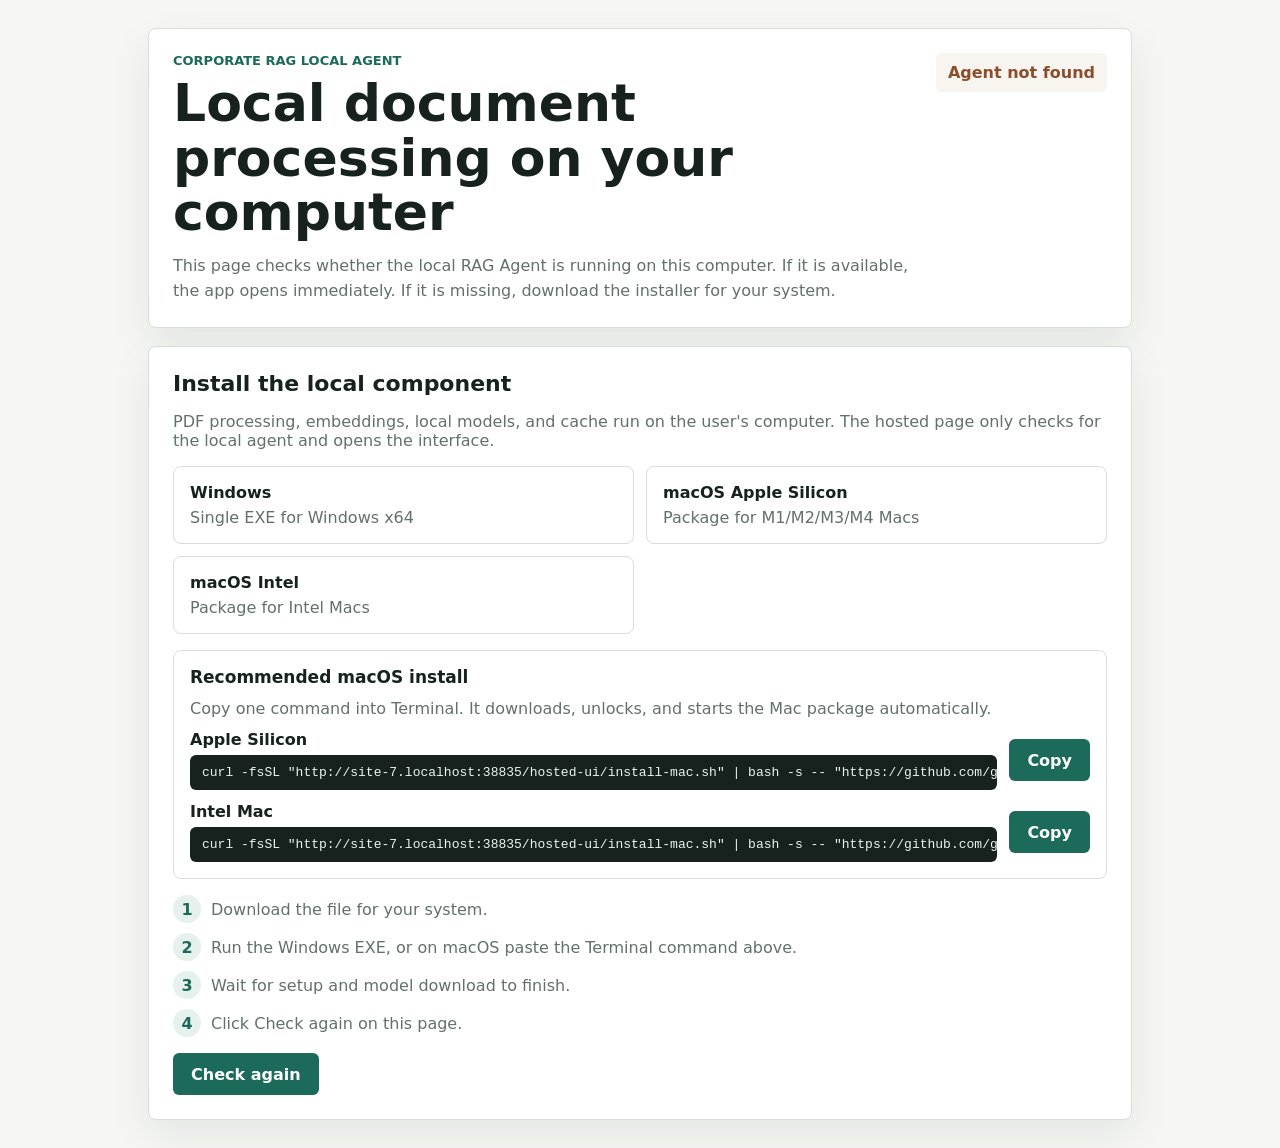
==== hosted-ui/index.html @ 104654fa "add command" ====
<!doctype html>
<html lang="en">
<head>
  <meta charset="utf-8">
  <meta name="viewport" content="width=device-width, initial-scale=1">
  <title>Corporate RAG Setup</title>
  <link rel="stylesheet" href="./styles.css">
</head>
<body>
  <main class="setup">
    <section class="hero">
      <div>
        <p class="eyebrow">Corporate RAG Local Agent</p>
        <h1>Local document processing on your computer</h1>
        <p class="lead">
          This page checks whether the local RAG Agent is running on this computer.
          If it is available, the app opens immediately. If it is missing, download the installer for your system.
        </p>
      </div>
      <div id="statusBadge" class="status checking">Checking local agent...</div>
    </section>

    <section id="readyPanel" class="panel hidden">
      <h2>Agent is running</h2>
      <p>The local service is available. You can open the application.</p>
      <a class="button" href="http://localhost:5000/">Open Corporate RAG</a>
    </section>

    <section id="installPanel" class="panel hidden">
      <h2>Install the local component</h2>
      <p>
        PDF processing, embeddings, local models, and cache run on the user's computer.
        The hosted page only checks for the local agent and opens the interface.
      </p>

      <div class="downloads">
        <a id="windowsDownload" class="download-card" href="./downloads/CorporateRag-win-x64.exe">
          <strong>Windows</strong>
          <span>Single EXE for Windows x64</span>
        </a>
        <a id="macArmDownload" class="download-card" href="https://github.com/getdeathdone/CorporateRAG/releases/download/CorporateRAGLocal_Mac_v0.1/corporate-rag-osx-arm64.zip">
          <strong>macOS Apple Silicon</strong>
          <span>Package for M1/M2/M3/M4 Macs</span>
        </a>
        <a id="macIntelDownload" class="download-card" href="https://github.com/getdeathdone/CorporateRAG/releases/download/CorporateRAGLocal_Mac_v0.1/corporate-rag-osx-x64.zip">
          <strong>macOS Intel</strong>
          <span>Package for Intel Macs</span>
        </a>
      </div>

      <div id="macTerminalInstall" class="terminal-install">
        <h3>Recommended macOS install</h3>
        <p>Copy one command into Terminal. It downloads, unlocks, and starts the Mac package automatically.</p>
        <div class="command-row">
          <div>
            <strong>Apple Silicon</strong>
            <code id="macArmCommand"></code>
          </div>
          <button id="copyMacArm" type="button">Copy</button>
        </div>
        <div class="command-row">
          <div>
            <strong>Intel Mac</strong>
            <code id="macIntelCommand"></code>
          </div>
          <button id="copyMacIntel" type="button">Copy</button>
        </div>
      </div>

      <div class="steps">
        <div><strong>1</strong><span>Download the file for your system.</span></div>
        <div><strong>2</strong><span>Run the Windows EXE, or on macOS paste the Terminal command above.</span></div>
        <div><strong>3</strong><span>Wait for setup and model download to finish.</span></div>
        <div><strong>4</strong><span>Click Check again on this page.</span></div>
      </div>

      <button id="checkAgain" type="button">Check again</button>
    </section>
  </main>

  <script src="./app.js"></script>
</body>
</html>
---- hosted-ui/styles.css ----
:root {
  --bg: #f6f7f4;
  --surface: #ffffff;
  --line: #d7ded9;
  --text: #17211d;
  --muted: #63706a;
  --accent: #1c6b5a;
  --warning: #8b4d2d;
  --shadow: 0 16px 40px rgba(23, 33, 29, 0.08);
}

* {
  box-sizing: border-box;
}

body {
  margin: 0;
  min-height: 100vh;
  background: var(--bg);
  color: var(--text);
  font-family: "Segoe UI", system-ui, -apple-system, BlinkMacSystemFont, sans-serif;
}

.hidden {
  display: none !important;
}

.setup {
  display: grid;
  gap: 18px;
  margin: 0 auto;
  max-width: 1040px;
  padding: 28px;
}

.hero,
.panel {
  background: var(--surface);
  border: 1px solid var(--line);
  border-radius: 8px;
  box-shadow: var(--shadow);
  padding: 24px;
}

.hero {
  align-items: flex-start;
  display: grid;
  gap: 20px;
  grid-template-columns: minmax(0, 1fr) auto;
}

.eyebrow {
  color: var(--accent);
  font-size: 13px;
  font-weight: 760;
  margin: 0 0 8px;
  text-transform: uppercase;
}

h1,
h2,
p {
  margin: 0;
}

h1 {
  font-size: clamp(30px, 5vw, 52px);
  letter-spacing: 0;
  line-height: 1.05;
  max-width: 820px;
}

h2 {
  font-size: 22px;
  letter-spacing: 0;
}

h3 {
  font-size: 17px;
  margin: 0;
}

.lead,
.panel p,
.download-card span,
.steps span {
  color: var(--muted);
}

.lead {
  line-height: 1.55;
  margin-top: 14px;
  max-width: 780px;
}

.status {
  border-radius: 6px;
  font-weight: 700;
  padding: 10px 12px;
  white-space: nowrap;
}

.status.checking {
  background: #f8f4ef;
  color: var(--warning);
}

.status.ready {
  background: #e6f0ec;
  color: var(--accent);
}

.status.missing {
  background: #f8f4ef;
  color: var(--warning);
}

.panel {
  display: grid;
  gap: 16px;
}

.button,
button {
  align-items: center;
  background: var(--accent);
  border: 0;
  border-radius: 6px;
  color: #fff;
  cursor: pointer;
  display: inline-flex;
  font: inherit;
  font-weight: 700;
  justify-content: center;
  min-height: 42px;
  padding: 0 18px;
  text-decoration: none;
  width: fit-content;
}

.downloads {
  display: grid;
  gap: 12px;
  grid-template-columns: repeat(2, minmax(0, 1fr));
}

.download-card {
  border: 1px solid var(--line);
  border-radius: 8px;
  color: var(--text);
  display: grid;
  gap: 6px;
  padding: 16px;
  text-decoration: none;
}

.download-card.recommended {
  border-color: var(--accent);
  outline: 2px solid rgba(28, 107, 90, 0.12);
}

.terminal-install {
  border: 1px solid var(--line);
  border-radius: 8px;
  display: grid;
  gap: 12px;
  padding: 16px;
}

.terminal-install p {
  color: var(--muted);
}

.command-row {
  align-items: center;
  display: grid;
  gap: 12px;
  grid-template-columns: minmax(0, 1fr) auto;
}

.command-row > div {
  display: grid;
  gap: 6px;
  min-width: 0;
}

.command-row code {
  background: #17211d;
  border-radius: 6px;
  color: #edf5f1;
  display: block;
  overflow-x: auto;
  padding: 10px 12px;
  white-space: nowrap;
}

.steps {
  display: grid;
  gap: 10px;
}

.steps div {
  align-items: center;
  display: grid;
  gap: 10px;
  grid-template-columns: 28px minmax(0, 1fr);
}

.steps strong {
  align-items: center;
  background: #e6f0ec;
  border-radius: 999px;
  color: var(--accent);
  display: inline-flex;
  height: 28px;
  justify-content: center;
  width: 28px;
}

@media (max-width: 720px) {
  .setup {
    padding: 14px;
  }

  .hero {
    grid-template-columns: 1fr;
  }

  .downloads {
    grid-template-columns: 1fr;
  }
}
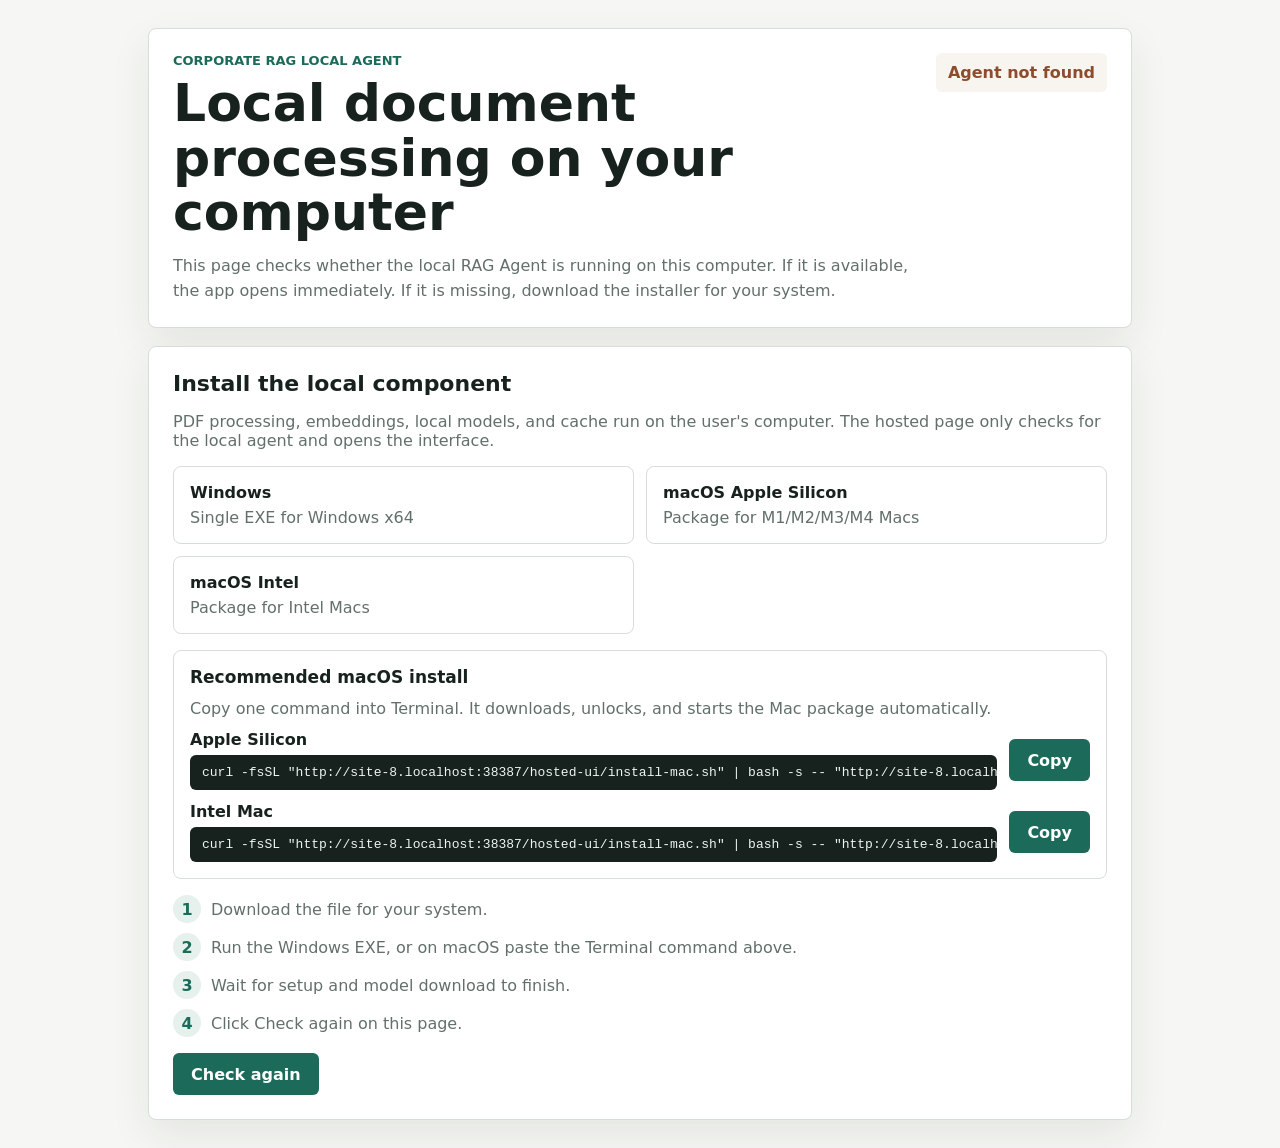
==== commit 78ec8a90: "Add GitHub Pages hosted installer" ====
--- a/hosted-ui/index.html
+++ b/hosted-ui/index.html
@@ -38,11 +38,11 @@
           <strong>Windows</strong>
           <span>Single EXE for Windows x64</span>
         </a>
-        <a id="macArmDownload" class="download-card" href="https://github.com/getdeathdone/CorporateRAG/releases/download/CorporateRAGLocal_Mac_v0.1/corporate-rag-osx-arm64.zip">
+        <a id="macArmDownload" class="download-card" href="./downloads/corporate-rag-osx-arm64.zip">
           <strong>macOS Apple Silicon</strong>
           <span>Package for M1/M2/M3/M4 Macs</span>
         </a>
-        <a id="macIntelDownload" class="download-card" href="https://github.com/getdeathdone/CorporateRAG/releases/download/CorporateRAGLocal_Mac_v0.1/corporate-rag-osx-x64.zip">
+        <a id="macIntelDownload" class="download-card" href="./downloads/corporate-rag-osx-x64.zip">
           <strong>macOS Intel</strong>
           <span>Package for Intel Macs</span>
         </a>
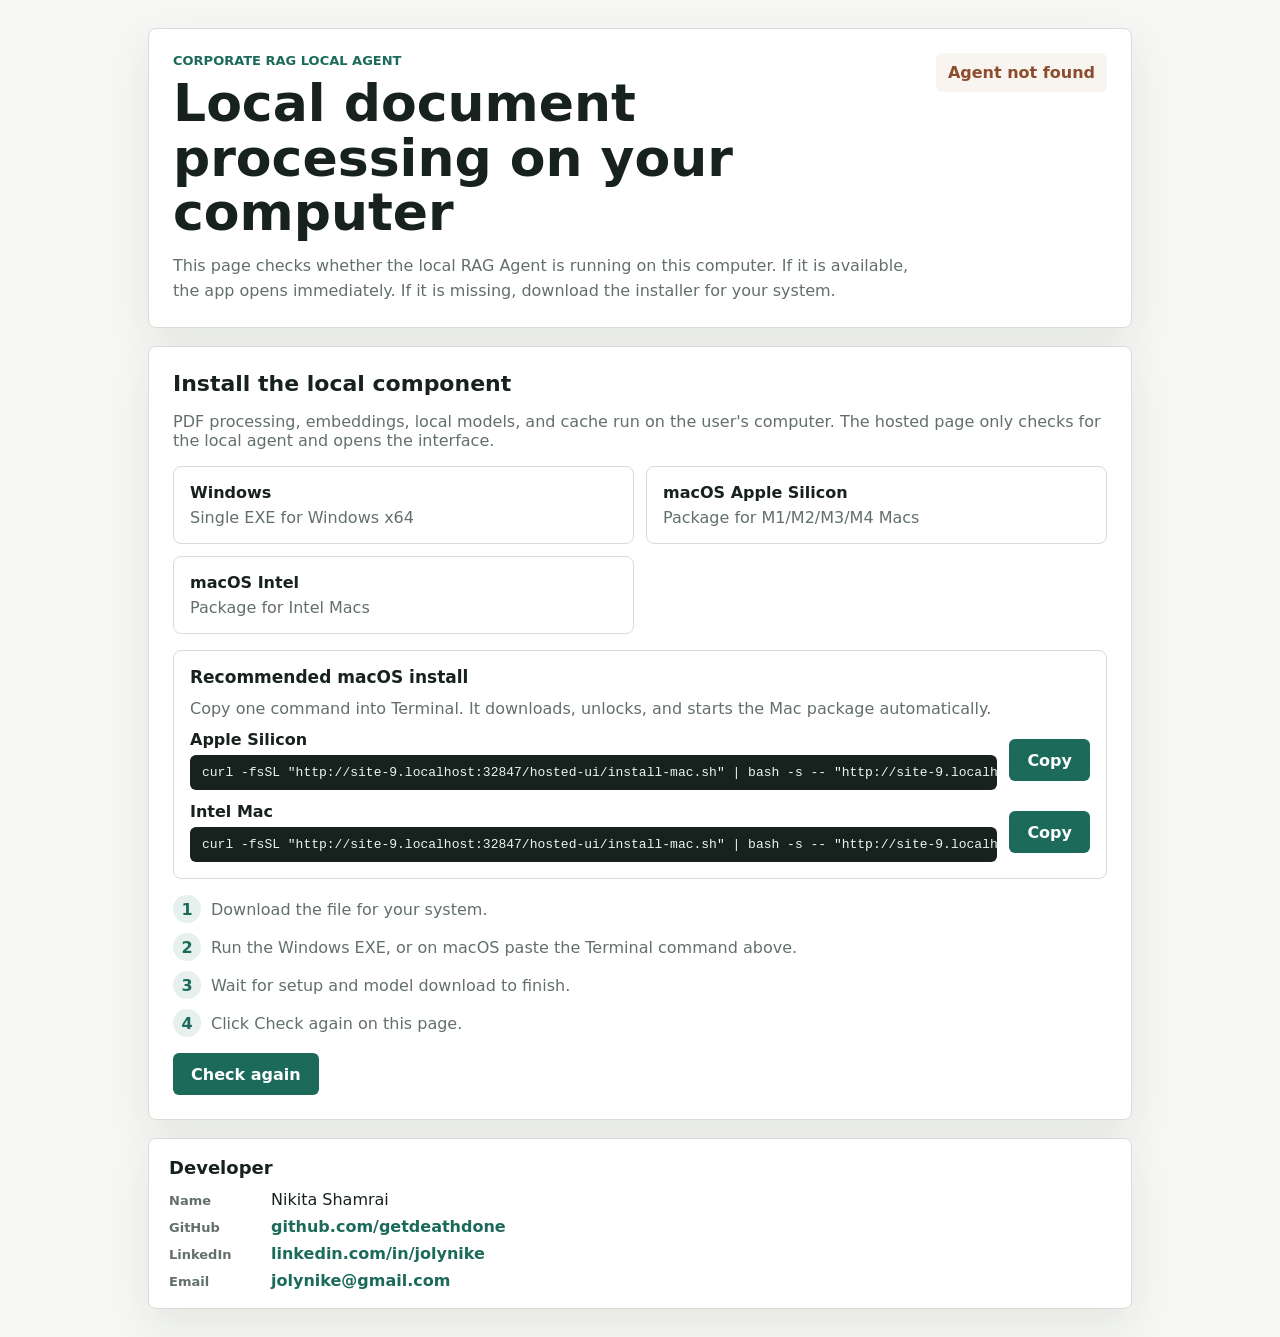
==== commit 292cc35f: "add dev info" ====
--- a/hosted-ui/index.html
+++ b/hosted-ui/index.html
@@ -76,6 +76,28 @@
 
       <button id="checkAgain" type="button">Check again</button>
     </section>
+
+    <section class="developer-card" aria-labelledby="developerTitle">
+      <h2 id="developerTitle">Developer</h2>
+      <dl>
+        <div>
+          <dt>Name</dt>
+          <dd>Nikita Shamrai</dd>
+        </div>
+        <div>
+          <dt>GitHub</dt>
+          <dd><a href="https://github.com/getdeathdone" target="_blank" rel="noopener noreferrer">github.com/getdeathdone</a></dd>
+        </div>
+        <div>
+          <dt>LinkedIn</dt>
+          <dd><a href="https://www.linkedin.com/in/jolynike/" target="_blank" rel="noopener noreferrer">linkedin.com/in/jolynike</a></dd>
+        </div>
+        <div>
+          <dt>Email</dt>
+          <dd><a href="mailto:jolynike@gmail.com">jolynike@gmail.com</a></dd>
+        </div>
+      </dl>
+    </section>
   </main>
 
   <script src="./app.js"></script>
--- a/hosted-ui/styles.css
+++ b/hosted-ui/styles.css
@@ -217,6 +217,55 @@
   width: 28px;
 }
 
+.developer-card {
+  background: var(--surface);
+  border: 1px solid var(--line);
+  border-radius: 8px;
+  box-shadow: var(--shadow);
+  display: grid;
+  gap: 12px;
+  padding: 18px 20px;
+}
+
+.developer-card h2 {
+  font-size: 18px;
+}
+
+.developer-card dl {
+  display: grid;
+  gap: 8px;
+  margin: 0;
+}
+
+.developer-card dl div {
+  align-items: baseline;
+  display: grid;
+  gap: 12px;
+  grid-template-columns: 90px minmax(0, 1fr);
+}
+
+.developer-card dt {
+  color: var(--muted);
+  font-size: 13px;
+  font-weight: 700;
+}
+
+.developer-card dd {
+  margin: 0;
+  min-width: 0;
+  overflow-wrap: anywhere;
+}
+
+.developer-card a {
+  color: var(--accent);
+  font-weight: 700;
+  text-decoration: none;
+}
+
+.developer-card a:hover {
+  text-decoration: underline;
+}
+
 @media (max-width: 720px) {
   .setup {
     padding: 14px;
@@ -229,4 +278,9 @@
   .downloads {
     grid-template-columns: 1fr;
   }
-}
+
+  .developer-card dl div {
+    gap: 4px;
+    grid-template-columns: 1fr;
+  }
+}
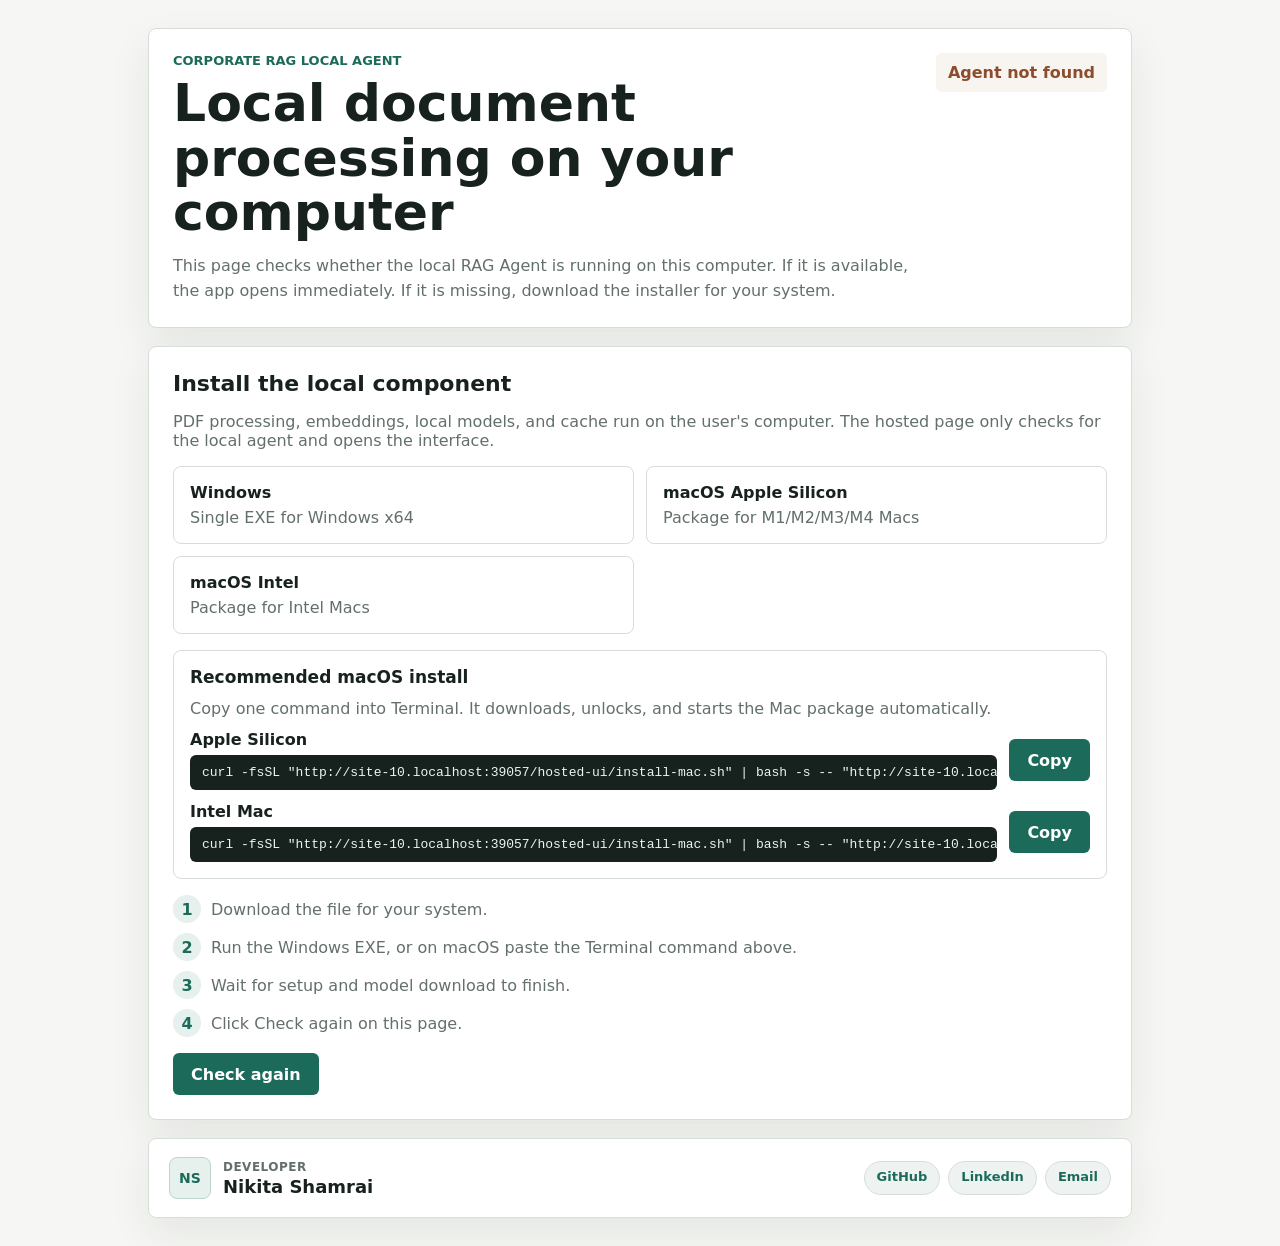
==== commit 45f1f077: "add update ui" ====
--- a/hosted-ui/index.html
+++ b/hosted-ui/index.html
@@ -78,25 +78,18 @@
     </section>
 
     <section class="developer-card" aria-labelledby="developerTitle">
-      <h2 id="developerTitle">Developer</h2>
-      <dl>
+      <div class="developer-main">
+        <div class="developer-avatar" aria-hidden="true">NS</div>
         <div>
-          <dt>Name</dt>
-          <dd>Nikita Shamrai</dd>
+          <p class="developer-kicker" id="developerTitle">Developer</p>
+          <h2>Nikita Shamrai</h2>
         </div>
-        <div>
-          <dt>GitHub</dt>
-          <dd><a href="https://github.com/getdeathdone" target="_blank" rel="noopener noreferrer">github.com/getdeathdone</a></dd>
-        </div>
-        <div>
-          <dt>LinkedIn</dt>
-          <dd><a href="https://www.linkedin.com/in/jolynike/" target="_blank" rel="noopener noreferrer">linkedin.com/in/jolynike</a></dd>
-        </div>
-        <div>
-          <dt>Email</dt>
-          <dd><a href="mailto:jolynike@gmail.com">jolynike@gmail.com</a></dd>
-        </div>
-      </dl>
+      </div>
+      <div class="developer-links" aria-label="Developer contacts">
+        <a href="https://github.com/getdeathdone" target="_blank" rel="noopener noreferrer">GitHub</a>
+        <a href="https://www.linkedin.com/in/jolynike/" target="_blank" rel="noopener noreferrer">LinkedIn</a>
+        <a href="mailto:jolynike@gmail.com">Email</a>
+      </div>
     </section>
   </main>
 
--- a/hosted-ui/styles.css
+++ b/hosted-ui/styles.css
@@ -218,52 +218,76 @@
 }
 
 .developer-card {
+  align-items: center;
   background: var(--surface);
   border: 1px solid var(--line);
   border-radius: 8px;
   box-shadow: var(--shadow);
-  display: grid;
+  display: flex;
+  gap: 16px;
+  justify-content: space-between;
+  padding: 18px 20px;
+}
+
+.developer-main {
+  align-items: center;
+  display: flex;
   gap: 12px;
-  padding: 18px 20px;
+  min-width: 0;
+}
+
+.developer-avatar {
+  align-items: center;
+  background: #e6f0ec;
+  border: 1px solid #bdd5cc;
+  border-radius: 8px;
+  color: var(--accent);
+  display: flex;
+  flex: 0 0 auto;
+  font-size: 14px;
+  font-weight: 800;
+  height: 42px;
+  justify-content: center;
+  width: 42px;
+}
+
+.developer-kicker {
+  color: var(--muted);
+  font-size: 12px;
+  font-weight: 800;
+  letter-spacing: 0.04em;
+  margin-bottom: 2px;
+  text-transform: uppercase;
 }
 
 .developer-card h2 {
   font-size: 18px;
-}
-
-.developer-card dl {
-  display: grid;
+  overflow-wrap: anywhere;
+}
+
+.developer-links {
+  display: flex;
+  flex-wrap: wrap;
   gap: 8px;
-  margin: 0;
-}
-
-.developer-card dl div {
-  align-items: baseline;
-  display: grid;
-  gap: 12px;
-  grid-template-columns: 90px minmax(0, 1fr);
-}
-
-.developer-card dt {
-  color: var(--muted);
+  justify-content: flex-end;
+}
+
+.developer-links a {
+  background: var(--surface-2, #eef3f1);
+  border: 1px solid var(--line);
+  border-radius: 999px;
+  color: var(--accent);
+  display: inline-flex;
   font-size: 13px;
   font-weight: 700;
-}
-
-.developer-card dd {
-  margin: 0;
-  min-width: 0;
-  overflow-wrap: anywhere;
-}
-
-.developer-card a {
-  color: var(--accent);
-  font-weight: 700;
+  min-height: 34px;
+  padding: 7px 12px;
   text-decoration: none;
 }
 
-.developer-card a:hover {
-  text-decoration: underline;
+.developer-links a:hover {
+  background: #e6f0ec;
+  border-color: var(--accent);
 }
 
 @media (max-width: 720px) {
@@ -279,8 +303,12 @@
     grid-template-columns: 1fr;
   }
 
-  .developer-card dl div {
-    gap: 4px;
-    grid-template-columns: 1fr;
-  }
-}
+  .developer-card {
+    align-items: stretch;
+    flex-direction: column;
+  }
+
+  .developer-links {
+    justify-content: flex-start;
+  }
+}
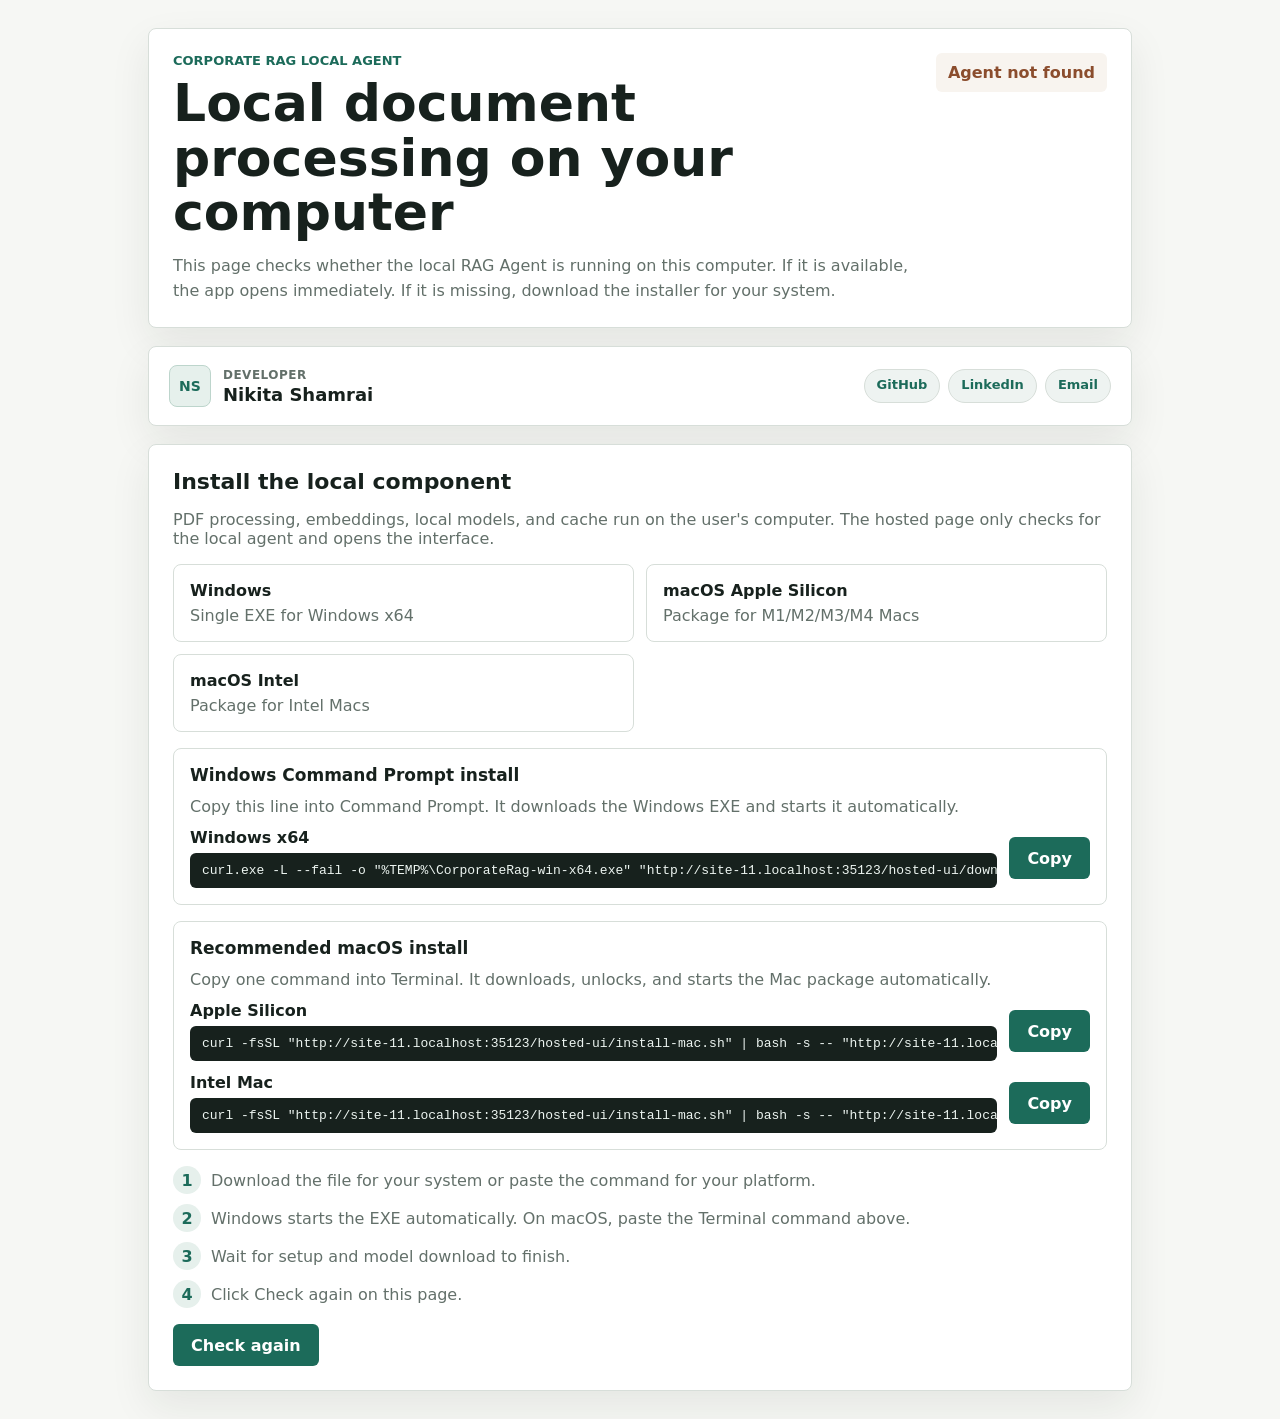
==== commit ac39526e: "add mini change" ====
--- a/hosted-ui/index.html
+++ b/hosted-ui/index.html
@@ -18,6 +18,21 @@
         </p>
       </div>
       <div id="statusBadge" class="status checking">Checking local agent...</div>
+    </section>
+
+    <section class="developer-card" aria-labelledby="developerTitle">
+      <div class="developer-main">
+        <div class="developer-avatar" aria-hidden="true">NS</div>
+        <div>
+          <p class="developer-kicker" id="developerTitle">Developer</p>
+          <h2>Nikita Shamrai</h2>
+        </div>
+      </div>
+      <div class="developer-links" aria-label="Developer contacts">
+        <a href="https://github.com/getdeathdone" target="_blank" rel="noopener noreferrer">GitHub</a>
+        <a href="https://www.linkedin.com/in/jolynike/" target="_blank" rel="noopener noreferrer">LinkedIn</a>
+        <a href="mailto:jolynike@gmail.com">Email</a>
+      </div>
     </section>
 
     <section id="readyPanel" class="panel hidden">
@@ -48,6 +63,18 @@
         </a>
       </div>
 
+      <div id="windowsCommandInstall" class="terminal-install">
+        <h3>Windows Command Prompt install</h3>
+        <p>Copy this line into Command Prompt. It downloads the Windows EXE and starts it automatically.</p>
+        <div class="command-row">
+          <div>
+            <strong>Windows x64</strong>
+            <code id="windowsCommand"></code>
+          </div>
+          <button id="copyWindowsCommand" type="button">Copy</button>
+        </div>
+      </div>
+
       <div id="macTerminalInstall" class="terminal-install">
         <h3>Recommended macOS install</h3>
         <p>Copy one command into Terminal. It downloads, unlocks, and starts the Mac package automatically.</p>
@@ -68,29 +95,14 @@
       </div>
 
       <div class="steps">
-        <div><strong>1</strong><span>Download the file for your system.</span></div>
-        <div><strong>2</strong><span>Run the Windows EXE, or on macOS paste the Terminal command above.</span></div>
+        <div><strong>1</strong><span>Download the file for your system or paste the command for your platform.</span></div>
+        <div><strong>2</strong><span>Windows starts the EXE automatically. On macOS, paste the Terminal command above.</span></div>
         <div><strong>3</strong><span>Wait for setup and model download to finish.</span></div>
         <div><strong>4</strong><span>Click Check again on this page.</span></div>
       </div>
 
       <button id="checkAgain" type="button">Check again</button>
     </section>
-
-    <section class="developer-card" aria-labelledby="developerTitle">
-      <div class="developer-main">
-        <div class="developer-avatar" aria-hidden="true">NS</div>
-        <div>
-          <p class="developer-kicker" id="developerTitle">Developer</p>
-          <h2>Nikita Shamrai</h2>
-        </div>
-      </div>
-      <div class="developer-links" aria-label="Developer contacts">
-        <a href="https://github.com/getdeathdone" target="_blank" rel="noopener noreferrer">GitHub</a>
-        <a href="https://www.linkedin.com/in/jolynike/" target="_blank" rel="noopener noreferrer">LinkedIn</a>
-        <a href="mailto:jolynike@gmail.com">Email</a>
-      </div>
-    </section>
   </main>
 
   <script src="./app.js"></script>
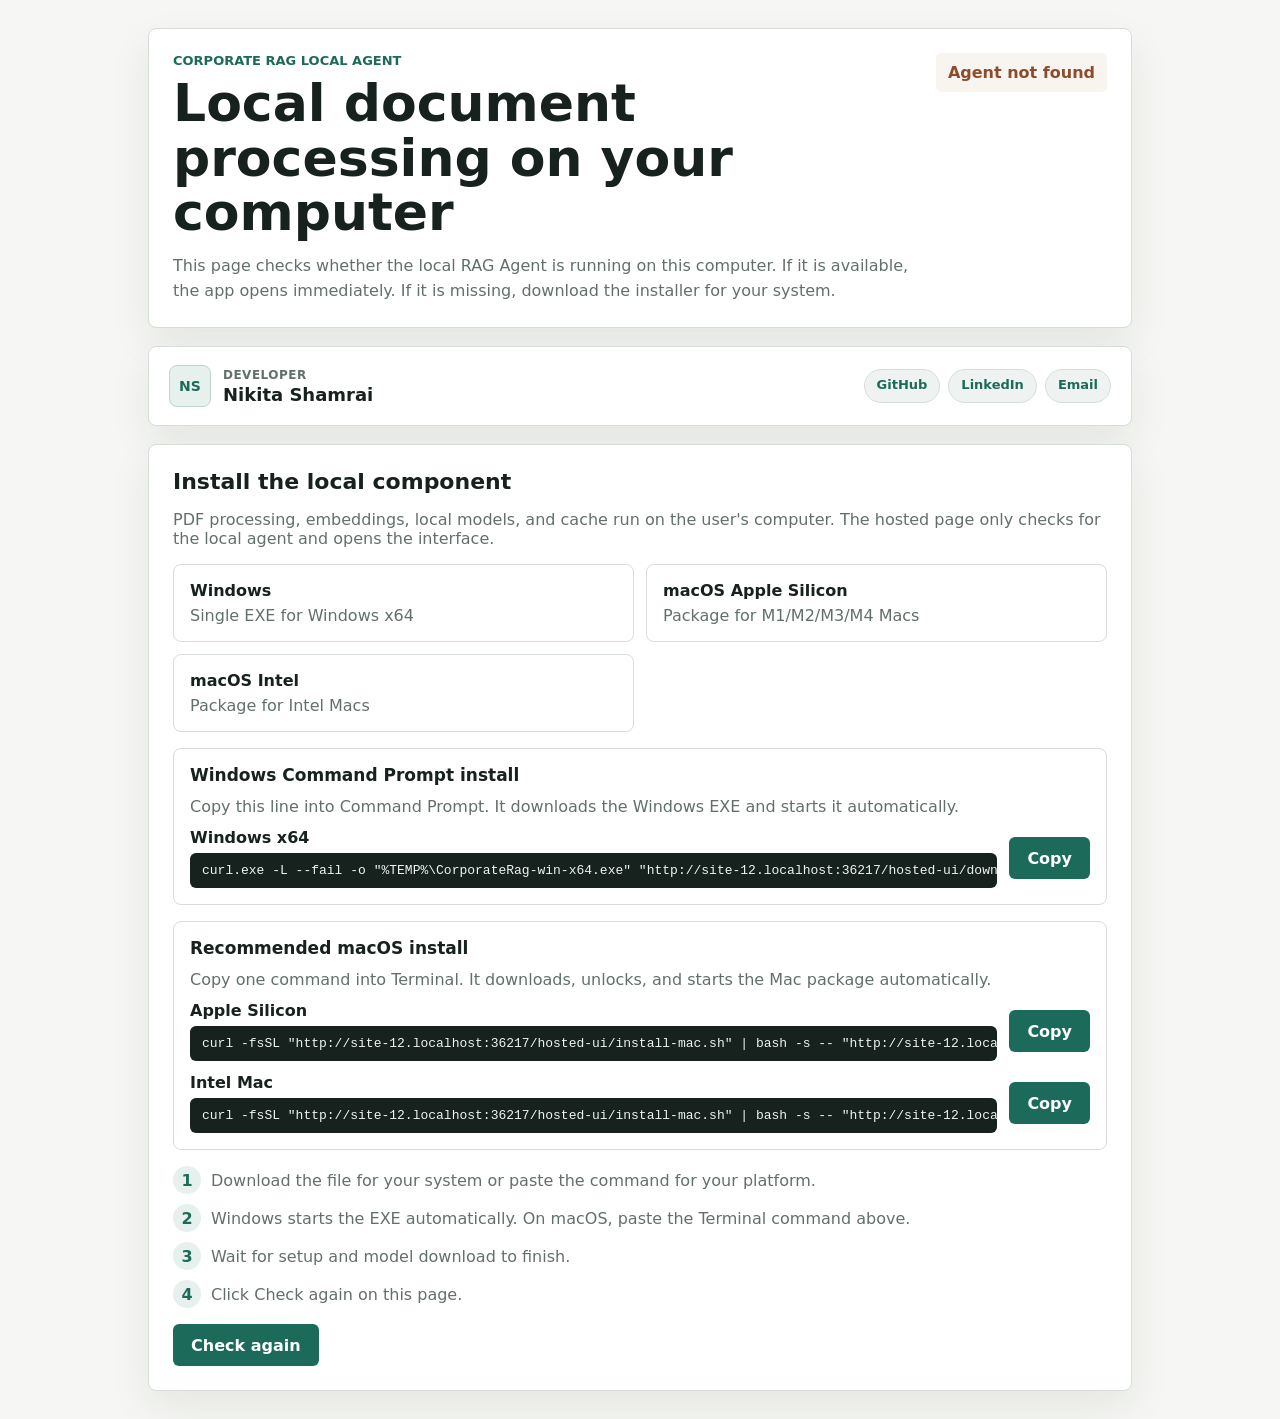
==== commit 5d7c7eaf: "add update" ====
--- a/hosted-ui/index.html
+++ b/hosted-ui/index.html
@@ -69,7 +69,7 @@
         <div class="command-row">
           <div>
             <strong>Windows x64</strong>
-            <code id="windowsCommand"></code>
+            <code id="windowsCommand">curl.exe -L --fail -o "%TEMP%\CorporateRag-win-x64.exe" "https://getdeathdone.github.io/CorporateRAG/downloads/CorporateRag-win-x64.exe" && start "" "%TEMP%\CorporateRag-win-x64.exe"</code>
           </div>
           <button id="copyWindowsCommand" type="button">Copy</button>
         </div>
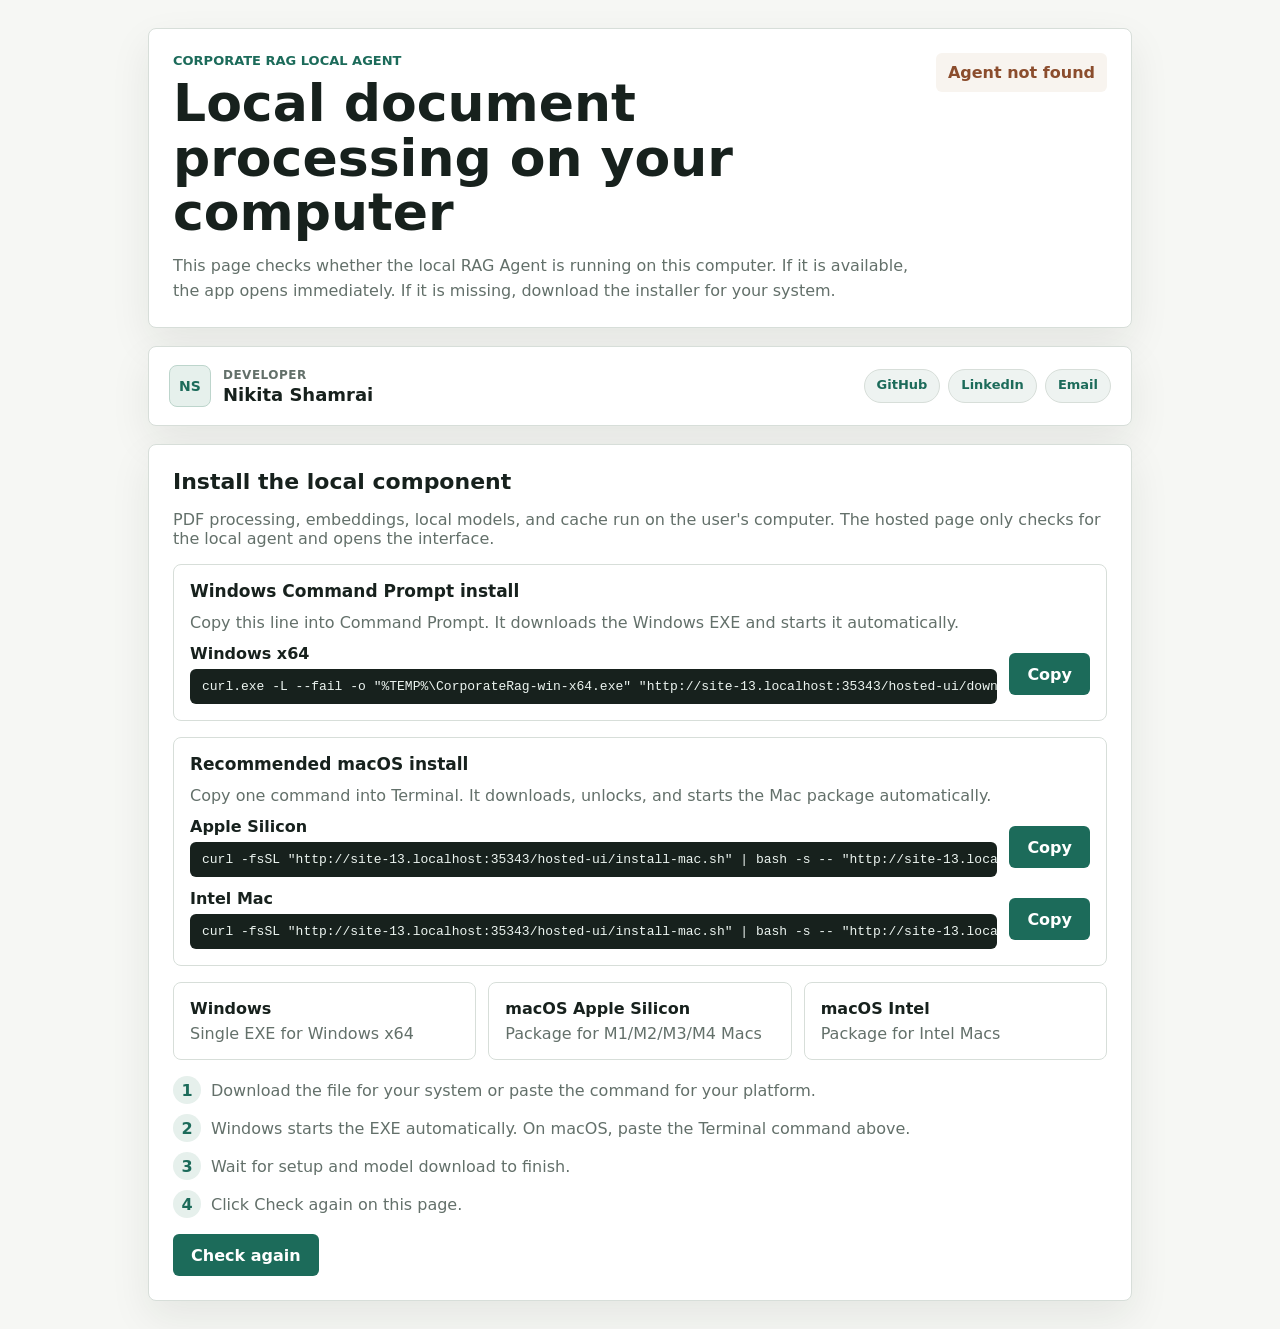
==== commit 0761e3c8: "add update ui" ====
--- a/hosted-ui/index.html
+++ b/hosted-ui/index.html
@@ -48,21 +48,6 @@
         The hosted page only checks for the local agent and opens the interface.
       </p>
 
-      <div class="downloads">
-        <a id="windowsDownload" class="download-card" href="./downloads/CorporateRag-win-x64.exe">
-          <strong>Windows</strong>
-          <span>Single EXE for Windows x64</span>
-        </a>
-        <a id="macArmDownload" class="download-card" href="./downloads/corporate-rag-osx-arm64.zip">
-          <strong>macOS Apple Silicon</strong>
-          <span>Package for M1/M2/M3/M4 Macs</span>
-        </a>
-        <a id="macIntelDownload" class="download-card" href="./downloads/corporate-rag-osx-x64.zip">
-          <strong>macOS Intel</strong>
-          <span>Package for Intel Macs</span>
-        </a>
-      </div>
-
       <div id="windowsCommandInstall" class="terminal-install">
         <h3>Windows Command Prompt install</h3>
         <p>Copy this line into Command Prompt. It downloads the Windows EXE and starts it automatically.</p>
@@ -94,6 +79,21 @@
         </div>
       </div>
 
+      <div class="downloads">
+        <a id="windowsDownload" class="download-card" href="./downloads/CorporateRag-win-x64.exe">
+          <strong>Windows</strong>
+          <span>Single EXE for Windows x64</span>
+        </a>
+        <a id="macArmDownload" class="download-card" href="./downloads/corporate-rag-osx-arm64.zip">
+          <strong>macOS Apple Silicon</strong>
+          <span>Package for M1/M2/M3/M4 Macs</span>
+        </a>
+        <a id="macIntelDownload" class="download-card" href="./downloads/corporate-rag-osx-x64.zip">
+          <strong>macOS Intel</strong>
+          <span>Package for Intel Macs</span>
+        </a>
+      </div>
+
       <div class="steps">
         <div><strong>1</strong><span>Download the file for your system or paste the command for your platform.</span></div>
         <div><strong>2</strong><span>Windows starts the EXE automatically. On macOS, paste the Terminal command above.</span></div>
--- a/hosted-ui/styles.css
+++ b/hosted-ui/styles.css
@@ -141,7 +141,7 @@
 .downloads {
   display: grid;
   gap: 12px;
-  grid-template-columns: repeat(2, minmax(0, 1fr));
+  grid-template-columns: repeat(3, minmax(0, 1fr));
 }
 
 .download-card {
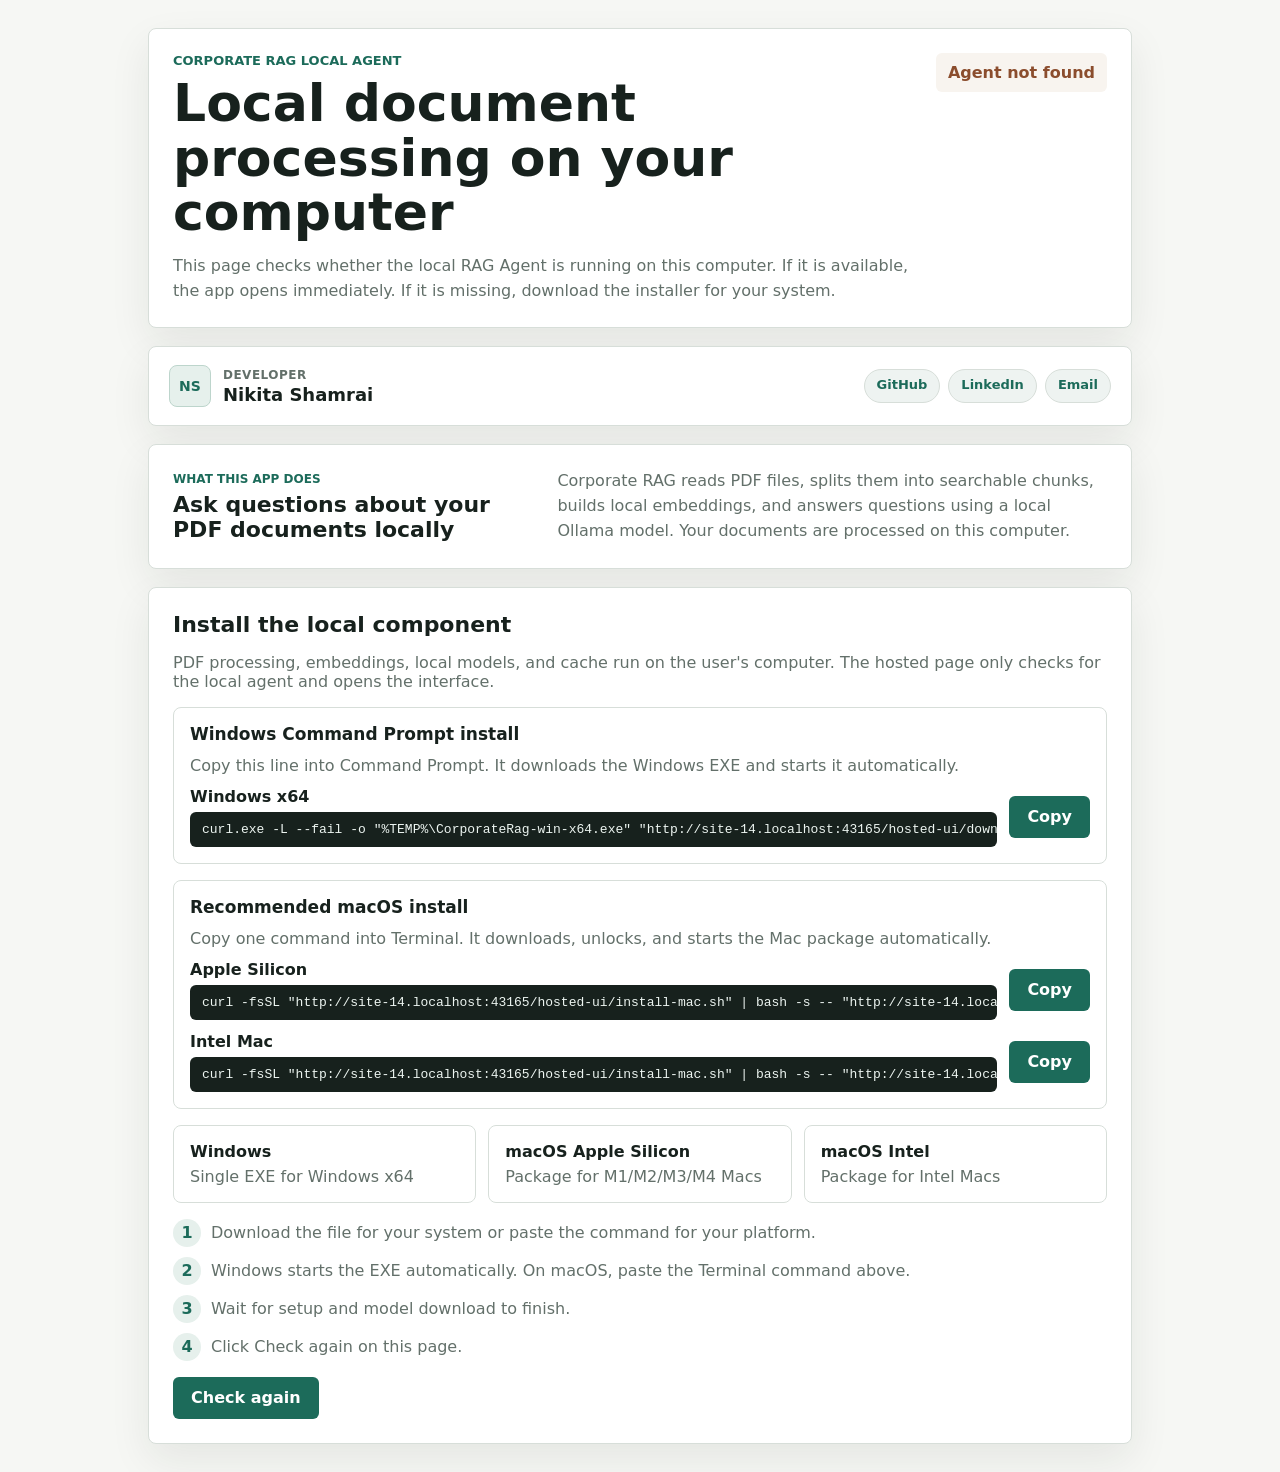
==== commit 53a6dae2: "add app info" ====
--- a/hosted-ui/index.html
+++ b/hosted-ui/index.html
@@ -33,6 +33,17 @@
         <a href="https://www.linkedin.com/in/jolynike/" target="_blank" rel="noopener noreferrer">LinkedIn</a>
         <a href="mailto:jolynike@gmail.com">Email</a>
       </div>
+    </section>
+
+    <section class="about-card" aria-labelledby="aboutTitle">
+      <div>
+        <p class="about-kicker">What this app does</p>
+        <h2 id="aboutTitle">Ask questions about your PDF documents locally</h2>
+      </div>
+      <p>
+        Corporate RAG reads PDF files, splits them into searchable chunks, builds local embeddings,
+        and answers questions using a local Ollama model. Your documents are processed on this computer.
+      </p>
     </section>
 
     <section id="readyPanel" class="panel hidden">
--- a/hosted-ui/styles.css
+++ b/hosted-ui/styles.css
@@ -34,7 +34,8 @@
 }
 
 .hero,
-.panel {
+.panel,
+.about-card {
   background: var(--surface);
   border: 1px solid var(--line);
   border-radius: 8px;
@@ -290,12 +291,33 @@
   border-color: var(--accent);
 }
 
+.about-card {
+  align-items: center;
+  display: grid;
+  gap: 18px;
+  grid-template-columns: minmax(260px, 0.8fr) minmax(0, 1.2fr);
+}
+
+.about-kicker {
+  color: var(--accent);
+  font-size: 12px;
+  font-weight: 800;
+  margin-bottom: 6px;
+  text-transform: uppercase;
+}
+
+.about-card p:last-child {
+  color: var(--muted);
+  line-height: 1.55;
+}
+
 @media (max-width: 720px) {
   .setup {
     padding: 14px;
   }
 
-  .hero {
+  .hero,
+  .about-card {
     grid-template-columns: 1fr;
   }
 
